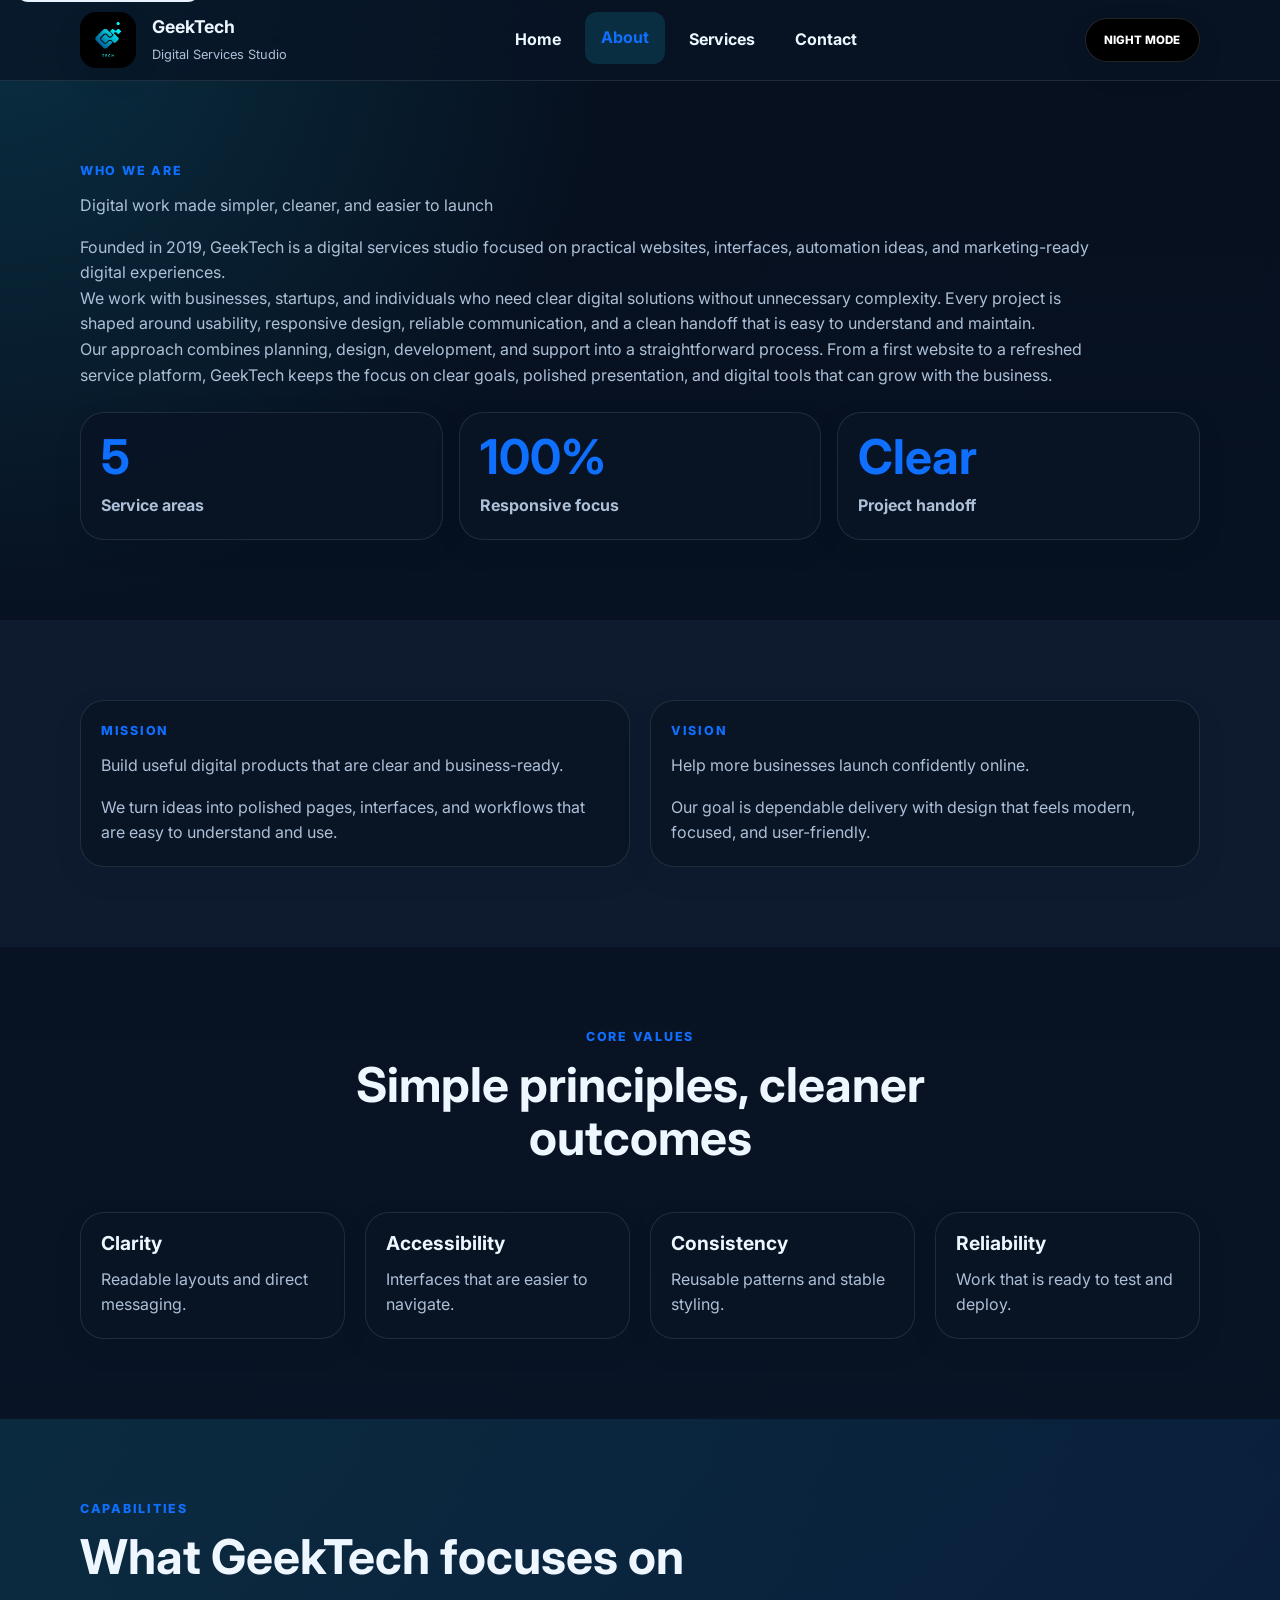
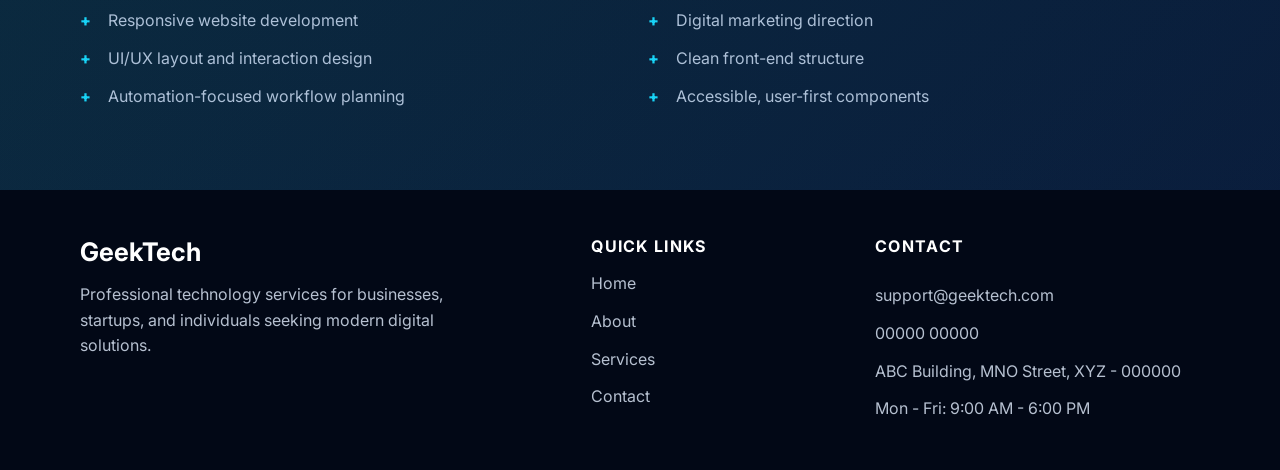
==== about.html @ f544473d "initial commit" ====
<!DOCTYPE html>
<html lang="en">
<head>
    <meta charset="UTF-8">
    <meta name="viewport" content="width=device-width, initial-scale=1.0">
    <meta name="description" content="Learn about GeekTech, its mission, values, and digital service focus.">
    <title>About GeekTech | Digital Services Studio</title>
    <link rel="preconnect" href="https://fonts.googleapis.com">
    <link rel="preconnect" href="https://fonts.gstatic.com" crossorigin>
    <link href="https://fonts.googleapis.com/css2?family=Inter:wght@400;500;600;700;800&display=swap" rel="stylesheet">
    <link rel="stylesheet" href="css/style.css">
</head>
<body data-page="about">
    <a class="skip-link" href="#main-content">Skip to main content</a>

    <header class="site-header">
        <div class="container nav-container">
            <a class="brand-mark" href="index.html" aria-label="GeekTech home page">
                <img src="images/logo.jpg" alt="GeekTech brand logo" width="56" height="56">
                <span>
                    <strong>GeekTech</strong>
                    <small>Digital Services Studio</small>
                </span>
            </a>

            <button class="nav-toggle" type="button" aria-expanded="false" aria-controls="primary-navigation" aria-label="Open navigation menu">
                <span></span>
                <span></span>
                <span></span>
            </button>

            <nav class="primary-nav" aria-label="Primary navigation">
                <ul id="primary-navigation" class="nav-list">
                    <li><a href="index.html" data-nav-link="home">Home</a></li>
                    <li><a href="about.html" data-nav-link="about">About</a></li>
                    <li><a href="services.html" data-nav-link="services">Services</a></li>
                    <li><a href="contact.html" data-nav-link="contact">Contact</a></li>
                </ul>
            </nav>

            <button class="theme-toggle" type="button" aria-label="Toggle dark mode">
                <span class="theme-toggle__text">Night Mode</span>
            </button>
        </div>
    </header>

    <main id="main-content">
        <section class="section reveal">
            <div class="container about-overview">
                <div class="about-overview__copy">
                    <p class="eyebrow">Who We Are</p>
                    <h2 class="text-sized-heading">Digital work made simpler, cleaner, and easier to launch</h2>
                    <p>Founded in 2019, GeekTech is a digital services studio focused on practical websites, interfaces, automation ideas, and marketing-ready digital experiences.</p>
                    <p>We work with businesses, startups, and individuals who need clear digital solutions without unnecessary complexity. Every project is shaped around usability, responsive design, reliable communication, and a clean handoff that is easy to understand and maintain.</p>
                    <p>Our approach combines planning, design, development, and support into a straightforward process. From a first website to a refreshed service platform, GeekTech keeps the focus on clear goals, polished presentation, and digital tools that can grow with the business.</p>
                </div>
                <div class="about-highlights" aria-label="GeekTech highlights">
                    <article>
                        <strong>5</strong>
                        <span>Service areas</span>
                    </article>
                    <article>
                        <strong>100%</strong>
                        <span>Responsive focus</span>
                    </article>
                    <article>
                        <strong>Clear</strong>
                        <span>Project handoff</span>
                    </article>
                </div>
            </div>
        </section>

        <section class="section section--muted reveal">
            <div class="container card-grid card-grid--two">
                <article class="mission-card">
                    <p class="eyebrow">Mission</p>
                    <h2 class="text-sized-heading">Build useful digital products that are clear and business-ready.</h2>
                    <p>We turn ideas into polished pages, interfaces, and workflows that are easy to understand and use.</p>
                </article>
                <article class="mission-card">
                    <p class="eyebrow">Vision</p>
                    <h2 class="text-sized-heading">Help more businesses launch confidently online.</h2>
                    <p>Our goal is dependable delivery with design that feels modern, focused, and user-friendly.</p>
                </article>
            </div>
        </section>

        <section class="section reveal">
            <div class="container">
                <div class="section-heading section-heading--center">
                    <p class="eyebrow">Core Values</p>
                    <h2>Simple principles, cleaner outcomes</h2>
                </div>
                <div class="card-grid card-grid--four">
                    <article class="value-card">
                        <h3>Clarity</h3>
                        <p>Readable layouts and direct messaging.</p>
                    </article>
                    <article class="value-card">
                        <h3>Accessibility</h3>
                        <p>Interfaces that are easier to navigate.</p>
                    </article>
                    <article class="value-card">
                        <h3>Consistency</h3>
                        <p>Reusable patterns and stable styling.</p>
                    </article>
                    <article class="value-card">
                        <h3>Reliability</h3>
                        <p>Work that is ready to test and deploy.</p>
                    </article>
                </div>
            </div>
        </section>

        <section class="section section--accent reveal">
            <div class="container about-capabilities">
                <div class="section-heading">
                    <p class="eyebrow">Capabilities</p>
                    <h2>What GeekTech focuses on</h2>
                </div>
                <div class="about-capabilities__grid">
                    <ul class="check-list">
                        <li>Responsive website development</li>
                        <li>UI/UX layout and interaction design</li>
                        <li>Automation-focused workflow planning</li>
                    </ul>
                    <ul class="check-list">
                        <li>Digital marketing direction</li>
                        <li>Clean front-end structure</li>
                        <li>Accessible, user-first components</li>
                    </ul>
                </div>
            </div>
        </section>
    </main>

    <footer class="site-footer">
        <div class="container footer-grid">
            <div>
                <h2>GeekTech</h2>
                <p>Professional technology services for businesses, startups, and individuals seeking modern digital solutions.</p>
            </div>
            <div>
                <h3>Quick Links</h3>
                <ul class="footer-links">
                    <li><a href="index.html">Home</a></li>
                    <li><a href="about.html">About</a></li>
                    <li><a href="services.html">Services</a></li>
                    <li><a href="contact.html">Contact</a></li>
                </ul>
            </div>
            <div>
                <h3>Contact</h3>
                <p><a href="mailto:support@geektech.com">support@geektech.com</a></p>
                <p><a href="tel:0000000000">00000 00000</a></p>
                <p>ABC Building, MNO Street, XYZ - 000000</p>
                <p>Mon - Fri: 9:00 AM - 6:00 PM</p>
            </div>
        </div>
    </footer>

    <button class="scroll-top" type="button" aria-label="Scroll back to top">&#8593;</button>
    <script src="js/script.js"></script>
</body>
</html>
---- css/style.css ----
/* =========================
   GeekTech global styles
   Mobile-first responsive system
   ========================= */

/* Reset */
*,
*::before,
*::after {
    box-sizing: border-box;
    margin: 0;
    padding: 0;
}

:root {
    --color-primary: #18d3f6;
    --color-secondary: #0f6fff;
    --color-accent: #8cf9d2;
    --color-surface: #ffffff;
    --color-surface-muted: #eef6fb;
    --color-surface-dark: #07111f;
    --color-surface-deep: #020816;
    --color-text: #102033;
    --color-text-soft: #5d6b7d;
    --color-border: rgba(16, 32, 51, 0.12);
    --color-shadow: rgba(2, 8, 22, 0.14);
    --gradient-hero: linear-gradient(135deg, rgba(2, 8, 22, 0.94), rgba(10, 40, 89, 0.82));
    --gradient-accent: linear-gradient(135deg, #18d3f6, #0f6fff);
    --font-heading: "Inter", Arial, sans-serif;
    --font-body: "Inter", Arial, sans-serif;
    --radius-sm: 0.75rem;
    --radius-md: 1rem;
    --radius-lg: 1.5rem;
    --radius-xl: 2rem;
    --shadow-sm: 0 10px 30px rgba(2, 8, 22, 0.08);
    --shadow-md: 0 20px 50px rgba(2, 8, 22, 0.12);
    --shadow-lg: 0 25px 60px rgba(2, 8, 22, 0.22);
    --container-width: min(1120px, calc(100% - 2rem));
    --space-1: 0.5rem;
    --space-2: 0.75rem;
    --space-3: 1rem;
    --space-4: 1.25rem;
    --space-5: 1.5rem;
    --space-6: 2rem;
    --space-7: 3rem;
    --space-8: 4rem;
    --space-9: 5rem;
    --transition: 0.3s ease;
}

body.dark-mode {
    --color-surface: #091425;
    --color-surface-muted: #101d31;
    --color-surface-dark: #e9f3ff;
    --color-surface-deep: #020816;
    --color-text: #eef6ff;
    --color-text-soft: #adc0d7;
    --color-border: rgba(255, 255, 255, 0.1);
    --color-shadow: rgba(0, 0, 0, 0.4);
}

html {
    scroll-behavior: smooth;
}

body {
    font-family: var(--font-body);
    color: var(--color-text);
    background:
        radial-gradient(circle at top left, rgba(24, 211, 246, 0.12), transparent 28%),
        linear-gradient(180deg, #f8fbff 0%, #edf4fb 100%);
    line-height: 1.6;
    min-height: 100vh;
}

body.dark-mode {
    background:
        radial-gradient(circle at top left, rgba(24, 211, 246, 0.16), transparent 25%),
        linear-gradient(180deg, #06101f 0%, #0a1528 100%);
}

.js-enabled main,
.js-enabled .site-footer {
    opacity: 0;
    transform: translateY(0.85rem);
    transition: opacity 0.32s ease, transform 0.32s ease;
}

.js-enabled.page-transition-ready main,
.js-enabled.page-transition-ready .site-footer {
    opacity: 1;
    transform: translateY(0);
}

.js-enabled.page-transition-exit main,
.js-enabled.page-transition-exit .site-footer {
    opacity: 0;
    transform: translateY(-0.55rem);
}

img {
    display: block;
    max-width: 100%;
}

a {
    color: inherit;
    text-decoration: none;
}

button,
input,
textarea {
    font: inherit;
}

button {
    cursor: pointer;
    border: none;
    background: none;
}

ul {
    list-style: none;
}

/* Accessibility helpers */
.skip-link {
    position: absolute;
    left: 1rem;
    top: -3rem;
    background: var(--color-surface-dark);
    color: #fff;
    padding: 0.75rem 1rem;
    border-radius: var(--radius-sm);
    z-index: 1000;
    transition: top var(--transition);
}

.skip-link:focus {
    top: 1rem;
}

:focus-visible {
    outline: 3px solid var(--color-primary);
    outline-offset: 4px;
}

.container {
    width: var(--container-width);
    margin-inline: auto;
}

.section {
    padding: var(--space-8) 0;
}

.section--muted {
    background: color-mix(in srgb, var(--color-surface-muted) 86%, transparent);
}

.section--accent {
    background: linear-gradient(135deg, rgba(24, 211, 246, 0.12), rgba(15, 111, 255, 0.1));
}

.eyebrow {
    color: var(--color-secondary);
    font-weight: 800;
    text-transform: uppercase;
    letter-spacing: 0.14em;
    font-size: 0.78rem;
    margin-bottom: var(--space-2);
}

h1,
h2,
h3 {
    font-family: var(--font-heading);
    line-height: 1.1;
}

h1 {
    font-size: clamp(2.5rem, 6vw, 4.8rem);
    margin-bottom: var(--space-4);
}

h2 {
    font-size: clamp(1.9rem, 4vw, 3rem);
    margin-bottom: var(--space-3);
}

h3 {
    font-size: 1.2rem;
    margin-bottom: var(--space-2);
}

.text-sized-heading {
    font-family: var(--font-body);
    font-size: 1rem;
    line-height: 1.6;
    font-weight: 400;
    color: var(--color-text-soft);
    margin-bottom: var(--space-3);
}

p {
    color: var(--color-text-soft);
}

.section-heading {
    max-width: 46rem;
    margin-bottom: var(--space-7);
}

.section-heading--center {
    margin-inline: auto;
    text-align: center;
}

/* Header and nav */
.site-header {
    position: sticky;
    top: 0;
    z-index: 100;
    backdrop-filter: blur(18px);
    background: color-mix(in srgb, var(--color-surface) 76%, transparent);
    border-bottom: 1px solid var(--color-border);
}

.nav-container {
    display: flex;
    align-items: center;
    justify-content: space-between;
    gap: var(--space-3);
    min-height: 5rem;
    position: relative;
}

.brand-mark {
    display: inline-flex;
    align-items: center;
    gap: var(--space-3);
    font-family: var(--font-heading);
}

.brand-mark img {
    width: 3.5rem;
    height: 3.5rem;
    object-fit: cover;
    border-radius: 1rem;
    box-shadow: var(--shadow-sm);
}

.brand-mark strong {
    display: block;
    font-size: 1.1rem;
}

.brand-mark small {
    color: var(--color-text-soft);
    font-size: 0.8rem;
}

.nav-toggle {
    display: inline-flex;
    flex-direction: column;
    gap: 0.3rem;
    padding: 0.65rem;
    border-radius: 0.8rem;
    background: color-mix(in srgb, var(--color-surface-muted) 80%, transparent);
}

.nav-toggle span {
    width: 1.5rem;
    height: 2px;
    background: var(--color-text);
    transition: transform var(--transition), opacity var(--transition);
}

.nav-list {
    position: absolute;
    right: 0;
    top: calc(100% + 0.75rem);
    width: min(18rem, 100%);
    display: none;
    flex-direction: column;
    gap: var(--space-1);
    background: var(--color-surface);
    border: 1px solid var(--color-border);
    border-radius: var(--radius-lg);
    padding: var(--space-3);
    box-shadow: var(--shadow-md);
}

.nav-list.is-open {
    display: flex;
}

.nav-list a {
    display: block;
    padding: 0.85rem 1rem;
    border-radius: var(--radius-sm);
    font-weight: 700;
    transition: background var(--transition), color var(--transition), transform var(--transition);
}

.nav-list a:hover,
.nav-list a.active {
    background: color-mix(in srgb, var(--color-primary) 14%, transparent);
    color: var(--color-secondary);
    transform: translateX(4px);
}

.theme-toggle {
    position: relative;
    display: inline-flex;
    align-items: center;
    justify-content: center;
    width: 7.2rem;
    min-width: 7.2rem;
    height: 2.75rem;
    padding-inline: 1rem;
    border-radius: 999px;
    background: #020816;
    color: #fff;
    border: 1px solid rgba(255, 255, 255, 0.14);
    box-shadow: var(--shadow-sm);
    font-size: 0.72rem;
    font-weight: 800;
    letter-spacing: 0;
    text-transform: uppercase;
    transition: background var(--transition), color var(--transition), border-color var(--transition);
}

.theme-toggle__text {
    display: block;
    white-space: nowrap;
}

.theme-toggle--light {
    background: #e7e9ed;
    color: #111827;
    border-color: rgba(17, 24, 39, 0.14);
}

.theme-toggle--dark {
    background: #000;
    color: #fff;
}

/* Buttons */
.btn {
    display: inline-flex;
    align-items: center;
    justify-content: center;
    gap: 0.5rem;
    border-radius: 999px;
    padding: 0.95rem 1.5rem;
    font-weight: 800;
    transition: transform var(--transition), box-shadow var(--transition), background var(--transition);
}

.btn:hover {
    transform: translateY(-2px);
}

.btn-primary {
    background: var(--gradient-accent);
    color: #fff;
    box-shadow: 0 14px 30px rgba(15, 111, 255, 0.28);
}

.btn-secondary {
    background: color-mix(in srgb, var(--color-surface) 90%, transparent);
    border: 1px solid var(--color-border);
    color: var(--color-text);
}

.btn-full {
    width: 100%;
}

.text-link {
    display: inline-flex;
    align-items: center;
    gap: 0.4rem;
    color: var(--color-secondary);
    font-weight: 800;
}

/* Hero */
.hero-section {
    position: relative;
    padding: var(--space-8) 0 var(--space-7);
}

.hero-grid {
    display: grid;
    gap: var(--space-6);
    align-items: center;
}

.hero-copy {
    padding-top: var(--space-4);
    max-width: 54rem;
    margin-inline: auto;
    text-align: center;
}

.hero-logo {
    width: 7rem;
    height: 7rem;
    object-fit: cover;
    border-radius: 1.25rem;
    box-shadow: var(--shadow-md);
    margin: 0 auto var(--space-5);
}

.hero-title {
    font-size: clamp(2.05rem, 5.2vw, 4.1rem);
}

.hero-title__line {
    display: block;
    white-space: nowrap;
}

.hero-title__accent {
    color: #1264c8;
}

.hero-description {
    max-width: 40rem;
    font-size: 1.05rem;
    margin-inline: auto;
    margin-bottom: var(--space-5);
}

.typing-line {
    margin-bottom: var(--space-5);
    font-family: var(--font-heading);
    font-size: clamp(1.1rem, 3vw, 1.5rem);
    font-weight: 700;
    color: var(--color-text);
}

#typing-text {
    color: var(--color-primary);
}

.hero-actions {
    display: flex;
    flex-wrap: wrap;
    justify-content: center;
    gap: var(--space-3);
    margin-bottom: 0;
}

.feature-card,
.testimonial-card,
.process-card,
.value-card,
.mission-card,
.mini-card,
.contact-panel,
.form-panel,
.timeline-item,
.service-panel,
.info-card,
.cta-banner,
.tech-badges span {
    background: color-mix(in srgb, var(--color-surface) 90%, transparent);
    border: 1px solid var(--color-border);
    box-shadow: var(--shadow-sm);
}

.hero-visual {
    position: relative;
}

.hero-visual img {
    width: 100%;
    min-height: 20rem;
    object-fit: cover;
    border-radius: var(--radius-xl);
    box-shadow: var(--shadow-lg);
}

.floating-card {
    position: absolute;
    padding: var(--space-3);
    border-radius: var(--radius-md);
    background: rgba(2, 8, 22, 0.85);
    color: #fff;
    border: 1px solid rgba(255, 255, 255, 0.15);
    box-shadow: var(--shadow-md);
    max-width: 12rem;
}

.floating-card span {
    display: block;
    font-size: 0.8rem;
    color: rgba(255, 255, 255, 0.74);
    margin-bottom: 0.35rem;
}

.floating-card--top {
    top: 1rem;
    right: 1rem;
}

.floating-card--bottom {
    left: 1rem;
    bottom: 1rem;
}

/* Cards and grids */
.card-grid {
    display: grid;
    gap: var(--space-4);
}

.info-card,
.service-panel {
    border-radius: var(--radius-lg);
    overflow: hidden;
    transition: transform var(--transition), box-shadow var(--transition);
}

.service-card:hover,
.service-card:focus-within,
.info-card:hover {
    transform: translateY(-8px) scale(1.01);
    box-shadow: var(--shadow-md);
}

.services-stack .service-card {
    position: relative;
    display: flex;
    align-items: flex-end;
    min-height: 18rem;
    aspect-ratio: 3 / 2;
    cursor: pointer;
}

.services-stack .service-card img {
    position: absolute;
    inset: 0;
    width: 100%;
    height: 100%;
    aspect-ratio: auto;
    object-fit: cover;
    margin: 0;
}

.services-stack .service-card::before {
    content: none;
}

.services-stack .info-card__content {
    position: relative;
    z-index: 2;
    color: #fff;
    width: 100%;
    background: linear-gradient(180deg, rgba(2, 8, 22, 0), rgba(2, 8, 22, 0.82) 28%, rgba(2, 8, 22, 0.88) 100%);
}

.services-stack .info-card__content p,
.services-stack .text-link {
    color: rgba(255, 255, 255, 0.82);
}

.info-card img,
.service-panel img {
    width: min(100%, 14rem);
    aspect-ratio: 1 / 1;
    height: auto;
    object-fit: contain;
    margin: var(--space-4) auto 0;
}

.info-card__content,
.service-panel__body {
    padding: var(--space-4);
}

.two-column-layout,
.contact-layout,
.footer-grid,
.process-grid {
    display: grid;
    gap: var(--space-5);
}

.feature-list,
.stacked-cards {
    display: grid;
    gap: var(--space-3);
}

.feature-card,
.testimonial-card,
.value-card,
.mission-card,
.mini-card,
.process-card,
.timeline-item,
.contact-panel,
.form-panel {
    padding: var(--space-4);
    border-radius: var(--radius-lg);
}

.why-us-list {
    gap: var(--space-5);
}

.why-us-list .feature-card {
    display: grid;
    justify-items: center;
    align-content: start;
    gap: var(--space-3);
    padding: var(--space-3) var(--space-3) var(--space-5);
    text-align: center;
    background: transparent;
    border: 0;
    box-shadow: none;
}

.why-us-list .feature-card:hover,
.why-us-list .feature-card:focus-within {
    transform: translateY(-0.35rem);
    box-shadow: none;
}

.feature-card__number {
    position: relative;
    display: block;
    width: 100%;
    overflow: hidden;
    font-family: var(--font-heading);
    font-size: clamp(4.5rem, 17vw, 8.5rem);
    font-weight: 800;
    line-height: 0.9;
    letter-spacing: 0;
    color: rgba(24, 211, 246, 0.7);
    text-shadow: 0 18px 28px rgba(2, 8, 22, 0.18);
    margin-bottom: -0.45rem;
}

.feature-card__number::after {
    content: "";
    position: absolute;
    left: 0;
    right: 0;
    bottom: 0;
    height: 48%;
    background: linear-gradient(180deg, rgba(238, 246, 251, 0), var(--color-surface-muted) 38%, var(--color-surface-muted) 100%);
}

.why-us-list .feature-card:nth-child(1) .feature-card__number {
    color: color-mix(in srgb, var(--color-primary) 78%, #fff 22%);
}

.why-us-list .feature-card:nth-child(2) .feature-card__number {
    color: color-mix(in srgb, var(--color-secondary) 72%, var(--color-primary) 28%);
}

.why-us-list .feature-card:nth-child(3) .feature-card__number {
    color: color-mix(in srgb, var(--color-accent) 62%, var(--color-primary) 38%);
}

.why-us-list .feature-card:nth-child(4) .feature-card__number {
    color: color-mix(in srgb, var(--color-secondary) 82%, #fff 18%);
}

.why-us-list .feature-card h3 {
    margin-bottom: 0;
    text-transform: uppercase;
    font-size: 1rem;
    letter-spacing: 0;
}

.why-us-list .feature-card p {
    max-width: 14rem;
    font-size: 0.92rem;
}

.testimonial-card {
    min-height: 100%;
}

.testimonial-card p {
    text-align: justify;
}

.testimonial-card h3,
.testimonial-card span {
    margin-top: var(--space-3);
}

.testimonial-card span {
    display: block;
    color: var(--color-secondary);
    font-weight: 700;
}

.tech-badges {
    display: flex;
    flex-wrap: wrap;
    gap: var(--space-3);
}

.tech-badges span {
    padding: 0.9rem 1.15rem;
    border-radius: 999px;
    font-weight: 800;
    color: var(--color-text);
}

.cta-banner {
    border-radius: var(--radius-xl);
    padding: var(--space-6);
    display: grid;
    gap: var(--space-4);
    align-items: center;
}

.page-banner {
    padding: var(--space-8) 0 var(--space-5);
    background: var(--gradient-hero);
    color: #fff;
}

.page-banner p {
    color: rgba(255, 255, 255, 0.78);
}

.page-banner .eyebrow {
    color: var(--color-accent);
}

.page-banner__content {
    max-width: 48rem;
}

.about-overview {
    display: grid;
    gap: var(--space-5);
    align-items: stretch;
}

.about-overview__copy {
    max-width: 64rem;
}

.about-highlights,
.about-capabilities__grid {
    display: grid;
    gap: var(--space-3);
}

.about-highlights {
    height: auto;
    justify-items: stretch;
}

.about-highlights article {
    display: grid;
    align-content: center;
    min-height: 8rem;
    padding: var(--space-4);
    border-radius: var(--radius-lg);
    background: color-mix(in srgb, var(--color-surface) 90%, transparent);
    border: 1px solid var(--color-border);
    box-shadow: var(--shadow-sm);
}

.about-highlights strong {
    display: block;
    font-family: var(--font-heading);
    font-size: clamp(2rem, 5vw, 3rem);
    line-height: 1;
    color: var(--color-secondary);
    margin-bottom: var(--space-2);
}

.about-highlights span {
    color: var(--color-text-soft);
    font-weight: 700;
}

.about-capabilities .section-heading {
    margin-bottom: var(--space-5);
}

.image-panel img {
    width: 100%;
    min-height: 24rem;
    object-fit: cover;
    border-radius: var(--radius-xl);
    box-shadow: var(--shadow-md);
}

.check-list {
    display: grid;
    gap: 0.8rem;
}

.check-list li {
    position: relative;
    padding-left: 1.75rem;
    color: var(--color-text-soft);
}

.check-list li::before {
    content: "+";
    position: absolute;
    left: 0;
    color: var(--color-primary);
    font-weight: 800;
}

.timeline {
    display: grid;
    gap: var(--space-4);
}

.timeline-item span,
.process-card span {
    display: inline-flex;
    margin-bottom: var(--space-2);
    color: var(--color-secondary);
    font-weight: 800;
}

.service-icon {
    display: inline-flex;
    align-items: center;
    justify-content: center;
    min-width: 2.8rem;
    height: 2.8rem;
    padding-inline: 0.75rem;
    border-radius: 999px;
    background: color-mix(in srgb, var(--color-primary) 18%, transparent);
    color: var(--color-secondary);
    font-weight: 800;
    margin-bottom: var(--space-3);
}

.service-details {
    margin-top: var(--space-4);
    padding-top: var(--space-4);
    border-top: 1px solid var(--color-border);
}

.service-toggle {
    display: inline-flex;
    margin-top: var(--space-3);
    color: var(--color-secondary);
    font-weight: 800;
    text-decoration: underline;
    text-underline-offset: 0.3rem;
    transition: color var(--transition), transform var(--transition);
}

.service-toggle:hover,
.service-toggle:focus-visible {
    color: var(--color-primary);
    transform: translateY(-1px);
}

/* Contact form */
.contact-details {
    display: grid;
    gap: var(--space-4);
    margin-block: var(--space-4);
}

.social-links {
    display: flex;
    flex-wrap: wrap;
    gap: var(--space-2);
    margin-bottom: var(--space-4);
}

.social-links a {
    padding: 0.8rem 1rem;
    border-radius: 999px;
    border: 1px solid var(--color-border);
    background: color-mix(in srgb, var(--color-surface) 90%, transparent);
    font-weight: 700;
}

.form-group {
    margin-bottom: var(--space-4);
}

.form-group label {
    display: inline-block;
    margin-bottom: 0.5rem;
    font-weight: 700;
}

.form-group input,
.form-group textarea {
    width: 100%;
    border-radius: var(--radius-md);
    border: 1px solid var(--color-border);
    background: color-mix(in srgb, var(--color-surface) 95%, transparent);
    color: var(--color-text);
    padding: 0.95rem 1rem;
    transition: border-color var(--transition), box-shadow var(--transition);
}

.form-group input:focus,
.form-group textarea:focus {
    border-color: var(--color-primary);
    box-shadow: 0 0 0 4px rgba(24, 211, 246, 0.14);
    outline: none;
}

.error-message {
    display: inline-block;
    min-height: 1.4rem;
    margin-top: 0.45rem;
    color: #d94167;
    font-size: 0.92rem;
}

.form-group.success input,
.form-group.success textarea {
    border-color: #1ea97c;
}

.form-group.error input,
.form-group.error textarea {
    border-color: #d94167;
}

.form-status {
    min-height: 1.6rem;
    margin-top: var(--space-3);
    font-weight: 700;
}

.form-status.success {
    color: #1ea97c;
}

.form-status.error {
    color: #d94167;
}

/* Footer */
.site-footer {
    background: var(--color-surface-deep);
    color: #e3efff;
    padding: var(--space-7) 0;
}

.footer-grid {
    align-items: start;
}

.site-footer h2,
.site-footer h3 {
    margin-bottom: var(--space-3);
    color: #fff;
}

.site-footer h2 {
    font-size: 1.6rem;
}

.site-footer h3 {
    font-size: 1rem;
    text-transform: uppercase;
    letter-spacing: 0.08em;
}

.site-footer p,
.site-footer a,
.site-footer li {
    color: rgba(227, 239, 255, 0.8);
}

.site-footer p {
    max-width: 23rem;
}

.site-footer a {
    transition: color var(--transition), transform var(--transition);
}

.site-footer a:hover {
    color: var(--color-primary);
}

.footer-links {
    display: grid;
    gap: 0.75rem;
}

.footer-links a {
    display: inline-flex;
}

.site-footer .footer-grid > div:last-child {
    display: grid;
    gap: var(--space-2);
}

/* Scroll button */
.scroll-top {
    position: fixed;
    right: 1rem;
    bottom: 1rem;
    width: 3rem;
    height: 3rem;
    display: grid;
    place-items: center;
    border-radius: 50%;
    background: var(--gradient-accent);
    color: #fff;
    font-size: 1.5rem;
    font-weight: 800;
    line-height: 1;
    box-shadow: var(--shadow-md);
    opacity: 0;
    visibility: hidden;
    transition: opacity var(--transition), transform var(--transition), visibility var(--transition);
}

.scroll-top.visible {
    opacity: 1;
    visibility: visible;
}

.scroll-top:hover {
    transform: translateY(-3px);
}

/* Reveal animations */
.reveal {
    opacity: 1;
    transform: none;
}

.js-enabled .reveal.reveal-ready {
    opacity: 0;
    transform: translateY(32px);
    transition: opacity 0.75s ease, transform 0.75s ease;
}

.js-enabled .reveal.is-visible {
    opacity: 1;
    transform: translateY(0);
}

@media (prefers-reduced-motion: reduce) {
    html {
        scroll-behavior: auto;
    }

    *,
    *::before,
    *::after {
        transition-duration: 0.01ms !important;
        animation-duration: 0.01ms !important;
        animation-iteration-count: 1 !important;
    }

    .js-enabled main,
    .js-enabled .site-footer,
    .js-enabled.page-transition-exit main,
    .js-enabled.page-transition-exit .site-footer {
        opacity: 1;
        transform: none;
    }
}

@media (max-width: 420px) {
    .hero-title {
        font-size: clamp(1.6rem, 8.5vw, 2rem);
    }
}

/* Larger layouts */
@media (min-width: 640px) {
    .card-grid--two {
        grid-template-columns: repeat(2, minmax(0, 1fr));
    }

    .card-grid--three {
        grid-template-columns: repeat(2, minmax(0, 1fr));
    }

    .process-grid,
    .timeline {
        grid-template-columns: repeat(2, minmax(0, 1fr));
    }

    .cta-banner {
        grid-template-columns: 1.8fr auto;
    }
}

@media (min-width: 768px) {
    .about-capabilities__grid {
        grid-template-columns: repeat(2, minmax(0, 1fr));
    }

    .about-highlights {
        grid-template-columns: repeat(3, minmax(0, 1fr));
    }

    .two-column-layout,
    .contact-layout,
    .footer-grid {
        grid-template-columns: repeat(2, minmax(0, 1fr));
    }

    .hero-grid {
        grid-template-columns: minmax(0, 1fr);
    }

    .feature-list {
        grid-template-columns: repeat(2, minmax(0, 1fr));
    }

    .two-column-layout--aligned {
        align-items: center;
    }

    .nav-toggle {
        display: none;
    }

    .nav-list {
        position: static;
        display: flex;
        flex-direction: row;
        width: auto;
        padding: 0;
        background: transparent;
        border: none;
        box-shadow: none;
    }

    .nav-list a:hover,
    .nav-list a.active {
        transform: translateY(-2px);
    }

    .card-grid--three {
        grid-template-columns: repeat(3, minmax(0, 1fr));
    }

    .services-stack {
        position: relative;
        display: block;
        min-height: 31rem;
        max-width: 68rem;
        margin-inline: auto;
    }

    .services-stack .service-card {
        position: absolute;
        top: 50%;
        left: 50%;
        width: min(42rem, 62%);
        min-height: 0;
        opacity: 0.46;
        filter: saturate(0.65);
        transform: translate(-50%, -50%) scale(0.78);
        transition:
            transform 0.45s ease,
            opacity 0.45s ease,
            filter 0.45s ease,
            box-shadow 0.45s ease;
    }

    .services-stack .service-card:hover,
    .services-stack .service-card:focus-within,
    .services-stack .info-card:hover {
        transform: translate(-50%, -50%) scale(0.78);
    }

    .services-stack .service-card img {
        width: 100%;
        height: 100%;
        object-fit: cover;
    }

    .services-stack .info-card__content {
        padding: var(--space-5);
    }

    .services-stack .info-card__content p,
    .services-stack .text-link {
        color: rgba(255, 255, 255, 0.82);
    }

    .services-stack .text-link {
        margin-top: var(--space-2);
    }

    .services-stack .service-card.is-active {
        z-index: 3;
        opacity: 1;
        filter: saturate(1);
        transform: translate(-50%, -50%) scale(1);
        box-shadow: var(--shadow-lg);
    }

    .services-stack .service-card.is-before {
        z-index: 1;
        transform: translate(-94%, -45%) scale(0.78);
    }

    .services-stack .service-card.is-after {
        z-index: 1;
        transform: translate(-6%, -45%) scale(0.78);
    }

    .services-stack .service-card.is-hidden {
        z-index: 0;
        opacity: 0;
        visibility: hidden;
        pointer-events: none;
        transform: translate(-50%, -50%) scale(0.62);
    }

    .services-stack .service-card.is-before:hover,
    .services-stack .service-card.is-before:focus-within {
        transform: translate(-96%, -46%) scale(0.8);
    }

    .services-stack .service-card.is-after:hover,
    .services-stack .service-card.is-after:focus-within {
        transform: translate(-4%, -46%) scale(0.8);
    }

    .card-grid--four {
        grid-template-columns: repeat(2, minmax(0, 1fr));
    }
}

@media (min-width: 1024px) {
    .footer-grid {
        grid-template-columns: minmax(0, 1.5fr) minmax(10rem, 0.8fr) minmax(14rem, 1fr);
    }

    .why-us-list {
        grid-template-columns: repeat(4, minmax(0, 1fr));
    }

    .card-grid--four {
        grid-template-columns: repeat(4, minmax(0, 1fr));
    }

    .process-grid {
        grid-template-columns: repeat(4, minmax(0, 1fr));
    }

    .timeline {
        grid-template-columns: repeat(4, minmax(0, 1fr));
    }

    .section {
        padding: var(--space-9) 0;
    }
}
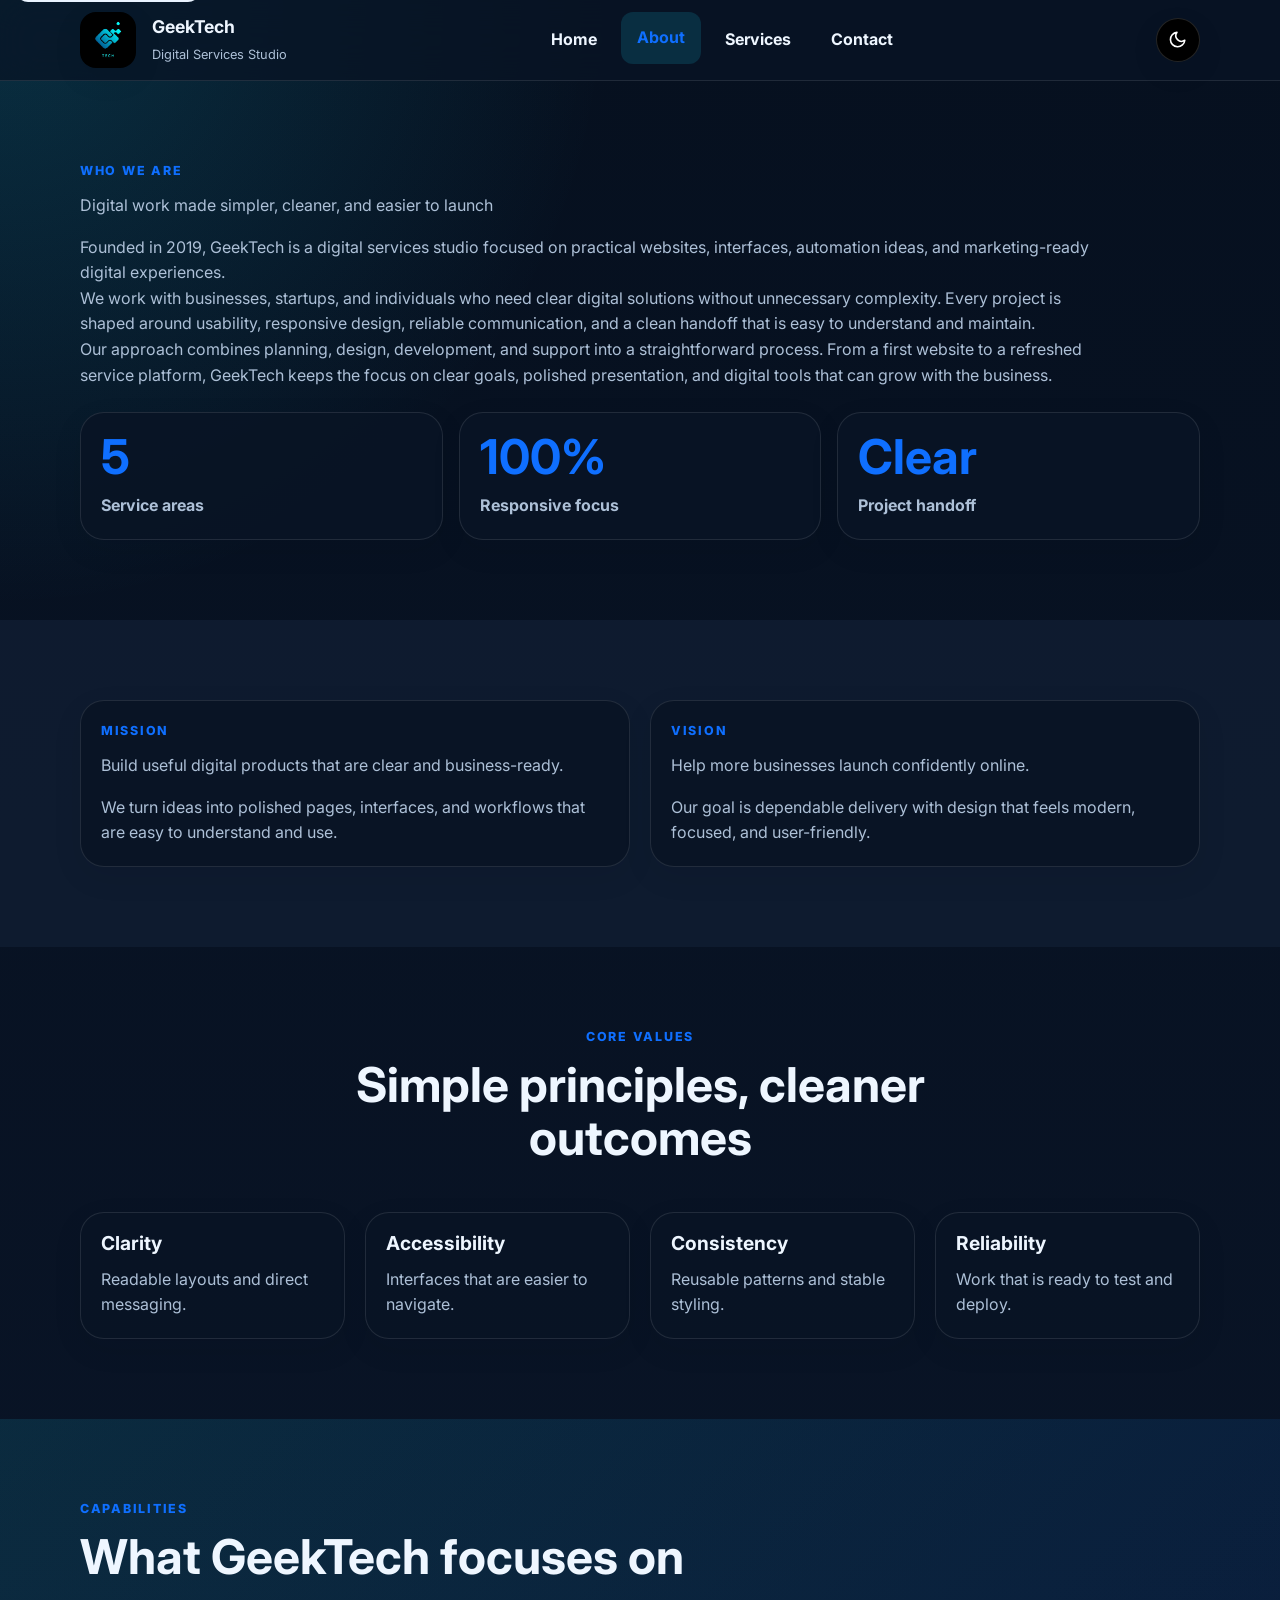
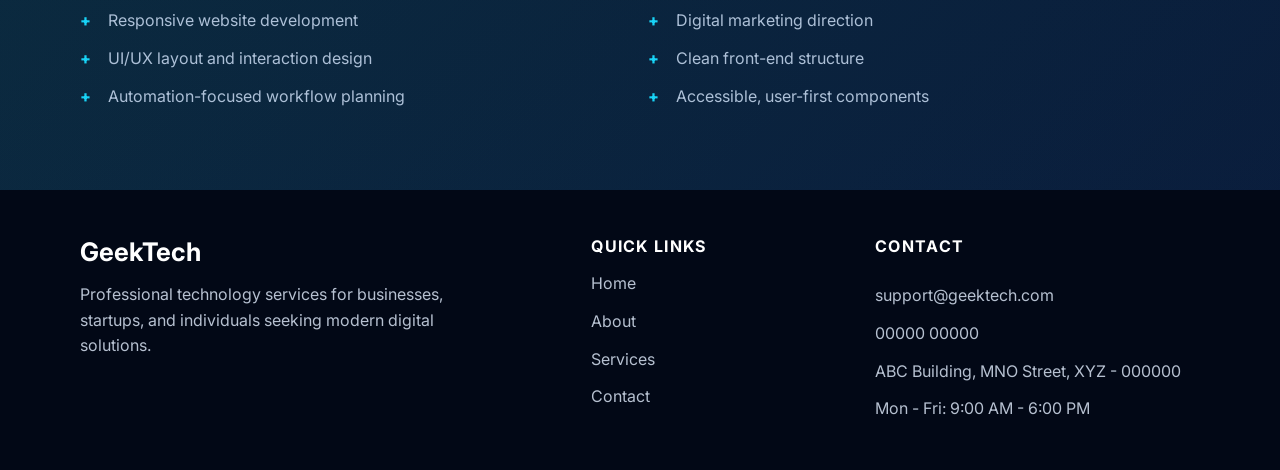
==== commit b2a3572d: "edits" ====
--- a/about.html
+++ b/about.html
@@ -5,6 +5,7 @@
     <meta name="viewport" content="width=device-width, initial-scale=1.0">
     <meta name="description" content="Learn about GeekTech, its mission, values, and digital service focus.">
     <title>About GeekTech | Digital Services Studio</title>
+    <link rel="icon" type="image/jpeg" href="images/logo.jpg">
     <link rel="preconnect" href="https://fonts.googleapis.com">
     <link rel="preconnect" href="https://fonts.gstatic.com" crossorigin>
     <link href="https://fonts.googleapis.com/css2?family=Inter:wght@400;500;600;700;800&display=swap" rel="stylesheet">
@@ -39,7 +40,17 @@
             </nav>
 
             <button class="theme-toggle" type="button" aria-label="Toggle dark mode">
-                <span class="theme-toggle__text">Night Mode</span>
+                <span class="theme-toggle__icon theme-toggle__icon--sun" aria-hidden="true">
+                    <svg viewBox="0 0 24 24" role="img" focusable="false">
+                        <circle cx="12" cy="12" r="4"></circle>
+                        <path d="M12 2v2M12 20v2M4.93 4.93l1.41 1.41M17.66 17.66l1.41 1.41M2 12h2M20 12h2M4.93 19.07l1.41-1.41M17.66 6.34l1.41-1.41"></path>
+                    </svg>
+                </span>
+                <span class="theme-toggle__icon theme-toggle__icon--moon" aria-hidden="true">
+                    <svg viewBox="0 0 24 24" role="img" focusable="false">
+                        <path d="M21 12.79A9 9 0 1 1 11.21 3 7 7 0 0 0 21 12.79z"></path>
+                    </svg>
+                </span>
             </button>
         </div>
     </header>
--- a/css/style.css
+++ b/css/style.css
@@ -316,25 +316,32 @@
     display: inline-flex;
     align-items: center;
     justify-content: center;
-    width: 7.2rem;
-    min-width: 7.2rem;
+    width: 2.75rem;
+    min-width: 2.75rem;
     height: 2.75rem;
-    padding-inline: 1rem;
+    padding: 0;
     border-radius: 999px;
     background: #020816;
     color: #fff;
     border: 1px solid rgba(255, 255, 255, 0.14);
     box-shadow: var(--shadow-sm);
-    font-size: 0.72rem;
-    font-weight: 800;
-    letter-spacing: 0;
-    text-transform: uppercase;
     transition: background var(--transition), color var(--transition), border-color var(--transition);
 }
 
-.theme-toggle__text {
-    display: block;
-    white-space: nowrap;
+.theme-toggle__icon {
+    display: none;
+    width: 1.2rem;
+    height: 1.2rem;
+}
+
+.theme-toggle__icon svg {
+    width: 100%;
+    height: 100%;
+    fill: none;
+    stroke: currentColor;
+    stroke-linecap: round;
+    stroke-linejoin: round;
+    stroke-width: 2;
 }
 
 .theme-toggle--light {
@@ -346,6 +353,11 @@
 .theme-toggle--dark {
     background: #000;
     color: #fff;
+}
+
+.theme-toggle--light .theme-toggle__icon--sun,
+.theme-toggle--dark .theme-toggle__icon--moon {
+    display: block;
 }
 
 /* Buttons */
